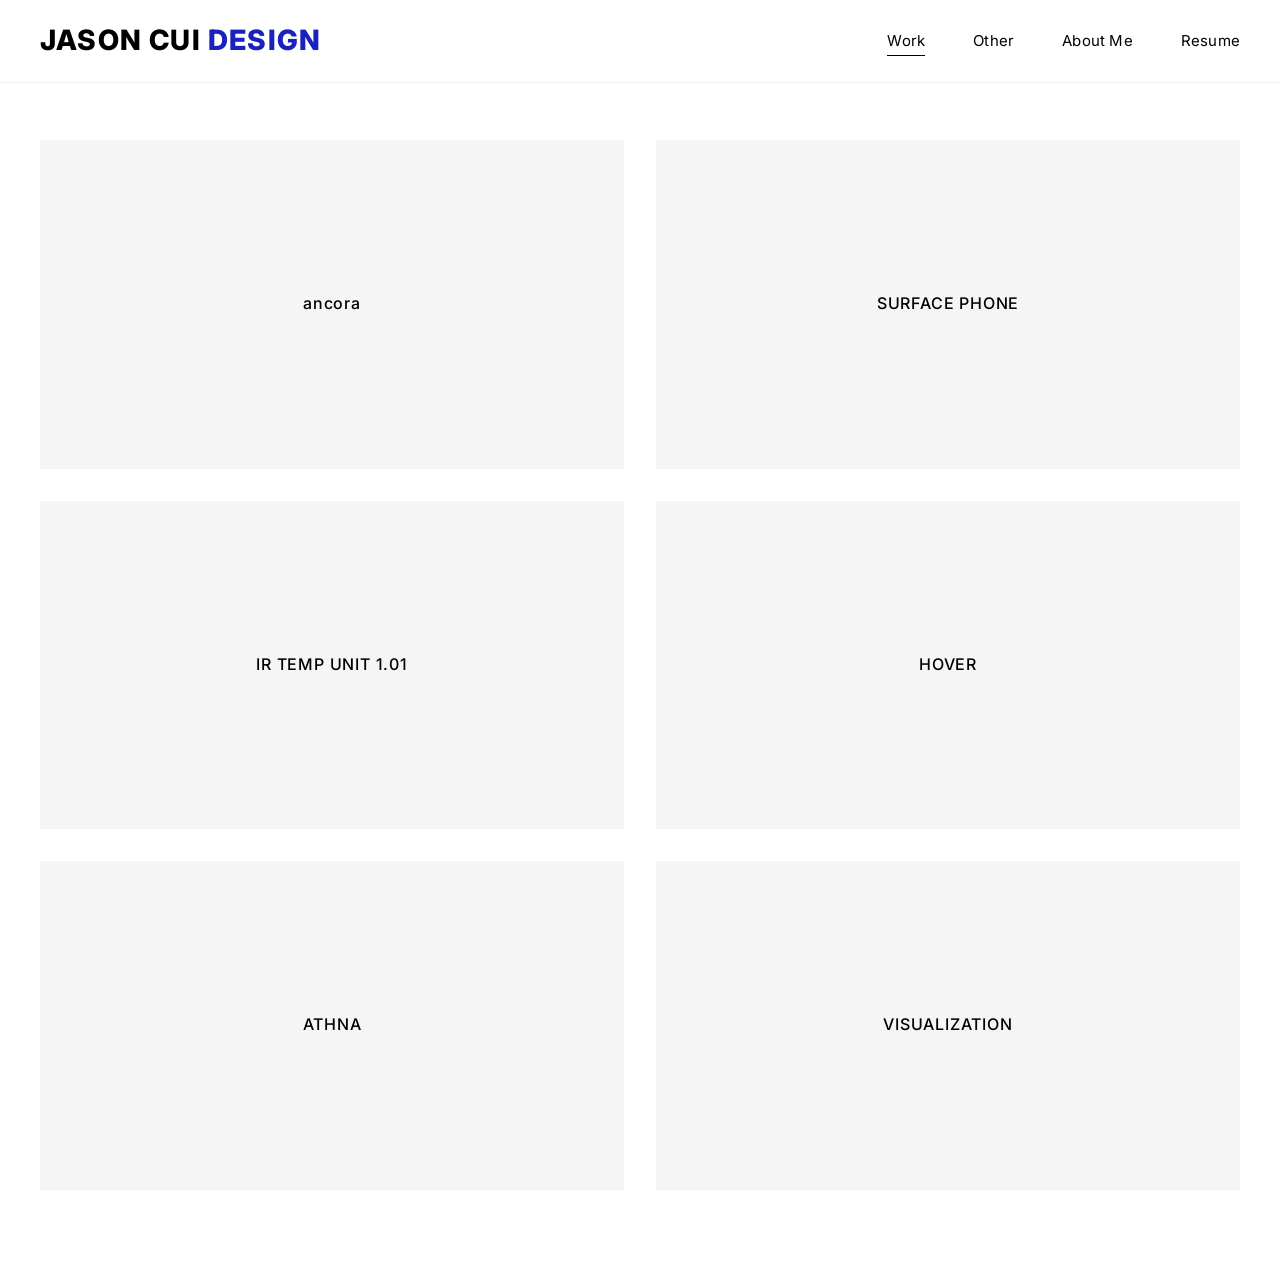
==== index.html @ 51e3bd99 "Add files via upload" ====
<!DOCTYPE html>
<html lang="zh-CN">
<head>
    <meta charset="UTF-8">
    <meta name="viewport" content="width=device-width, initial-scale=1.0">
    <title>Jason Cui   DESIGN</title>
    <link rel="stylesheet" href="styles.css">
    <link rel="preconnect" href="https://fonts.googleapis.com">
    <link rel="preconnect" href="https://fonts.gstatic.com" crossorigin>
    <link href="https://fonts.googleapis.com/css2?family=Inter:wght@300;400;500;600;700;800&display=swap" rel="stylesheet">
</head>
<body>
    <!-- 导航栏 -->
    <header class="header">
        <nav class="nav">
            <div class="nav-brand">
                <a href="index.html">JASON CUI   <span class="brand-design">DESIGN</span></a>
            </div>
            <ul class="nav-menu">
                <li><a href="index.html" class="nav-link active">Work</a></li>
                <li><a href="other.html" class="nav-link">Other</a></li>
                <li><a href="about.html" class="nav-link">About Me</a></li>
                <li><a href="resume.html" class="nav-link">Resume</a></li>
            </ul>
            <div class="hamburger">
                <span></span>
                <span></span>
                <span></span>
            </div>
        </nav>
    </header>

    <!-- 主要内容区域 -->
    <main class="main">
        <!-- 作品展示区 -->
        <section id="work" class="work-section">
            <div class="container">
                <div class="work-grid">
                    <div class="work-item">
                        <div class="work-card">
                            <h3 class="work-title">ancora</h3>
                        </div>
                    </div>
                    <div class="work-item">
                        <div class="work-card">
                            <h3 class="work-title">SURFACE PHONE</h3>
                        </div>
                    </div>
                    <div class="work-item">
                        <div class="work-card">
                            <h3 class="work-title">IR TEMP UNIT 1.01</h3>
                        </div>
                    </div>
                    <div class="work-item">
                        <div class="work-card">
                            <h3 class="work-title">HOVER</h3>
                        </div>
                    </div>
                    <div class="work-item">
                        <div class="work-card">
                            <h3 class="work-title">ATHNA</h3>
                        </div>
                    </div>
                    <div class="work-item">
                        <div class="work-card">
                            <h3 class="work-title">VISUALIZATION</h3>
                        </div>
                    </div>
                </div>
            </div>
        </section>
    </main>

    <script src="script.js"></script>
</body>
</html>
---- styles.css ----
/* 基础重置和设置 */
* {
    margin: 0;
    padding: 0;
    box-sizing: border-box;
}

html {
    scroll-behavior: smooth;
}

body {
    font-family: 'Inter', -apple-system, BlinkMacSystemFont, 'Segoe UI', Roboto, 'Helvetica Neue', Helvetica, Arial, sans-serif;
    line-height: 1.6;
    color: #000;
    background-color: #fff;
    overflow-x: hidden;
    font-weight: 300;
}

/* 容器 */
.container {
    max-width: 1400px;
    margin: 0 auto;
    padding: 0 40px;
}

/* 导航栏 */
.header {
    position: fixed;
    top: 0;
    left: 0;
    right: 0;
    background-color: rgba(255, 255, 255, 0.98);
    backdrop-filter: blur(10px);
    z-index: 1000;
    border-bottom: 1px solid #f0f0f0;
}

.nav {
    display: flex;
    justify-content: space-between;
    align-items: center;
    padding: 24px 0;
    max-width: 1400px;
    margin: 0 auto;
    padding-left: 40px;
    padding-right: 40px;
}

.nav-brand a {
    font-size: 28px;
    font-weight: 800;
    text-decoration: none;
    color: #000;
    letter-spacing: 1.2px;
    font-family: 'Inter', -apple-system, BlinkMacSystemFont, 'Segoe UI', Roboto, 'Helvetica Neue', Helvetica, Arial, sans-serif;
    text-transform: uppercase;
    text-align: center;
    line-height: 1.2;
}

.brand-design {
    color: #1921be;
    font-weight: 800;
    letter-spacing: 1.2px;
    text-shadow: 0 0 1px rgba(25, 33, 190, 0.1);
}

.nav-menu {
    display: flex;
    list-style: none;
    gap: 48px;
}

.nav-link {
    text-decoration: none;
    color: #000;
    font-weight: 400;
    font-size: 15px;
    letter-spacing: 0.2px;
    position: relative;
    transition: color 0.3s ease;
    font-family: 'Inter', -apple-system, BlinkMacSystemFont, 'Segoe UI', Roboto, 'Helvetica Neue', Helvetica, Arial, sans-serif;
}

.nav-link::after {
    content: '';
    position: absolute;
    bottom: -6px;
    left: 0;
    width: 0;
    height: 1px;
    background-color: #000;
    transition: width 0.3s ease;
}

.nav-link:hover::after,
.nav-link.active::after {
    width: 100%;
}

/* 汉堡菜单 */
.hamburger {
    display: none;
    flex-direction: column;
    cursor: pointer;
    gap: 4px;
}

.hamburger span {
    width: 18px;
    height: 1.5px;
    background-color: #000;
    transition: all 0.3s ease;
}

/* 主要内容区域 */
.main {
    margin-top: 100px;
    padding-top: 40px;
}

/* 页面标题 */
.page-title {
    font-size: 36px;
    font-weight: 700;
    margin-bottom: 60px;
    letter-spacing: -0.8px;
    color: #000;
    font-family: 'Inter', -apple-system, BlinkMacSystemFont, 'Segoe UI', Roboto, 'Helvetica Neue', Helvetica, Arial, sans-serif;
}

/* 作品展示区 */
.work-section {
    padding: 0 0 80px 0;
}

.work-grid {
    display: grid;
    grid-template-columns: repeat(2, 1fr);
    gap: 32px;
}

.work-item {
    aspect-ratio: 16/9;
}

.work-card {
    width: 100%;
    height: 100%;
    background-color: #f5f5f5;
    display: flex;
    align-items: center;
    justify-content: center;
    cursor: pointer;
    transition: all 0.3s ease;
    position: relative;
    overflow: hidden;
}

.work-card::before {
    content: '';
    position: absolute;
    top: 0;
    left: 0;
    right: 0;
    bottom: 0;
    background-color: rgba(0, 0, 0, 0.08);
    opacity: 0;
    transition: opacity 0.3s ease;
}

.work-card:hover::before {
    opacity: 1;
}

.work-card:hover {
    background-color: #f0f0f0;
    transform: translateY(-1px);
}

.work-title {
    font-size: 16px;
    font-weight: 500;
    letter-spacing: 0.8px;
    text-align: center;
    position: relative;
    z-index: 1;
    color: #000;
    font-family: 'Inter', -apple-system, BlinkMacSystemFont, 'Segoe UI', Roboto, 'Helvetica Neue', Helvetica, Arial, sans-serif;
}

/* 关于我页面 */
.about-section {
    padding: 0 0 80px 0;
}

.about-content {
    max-width: 600px;
    margin-bottom: 60px;
}

.about-text {
    font-size: 18px;
    line-height: 1.8;
    color: #333;
    margin-bottom: 24px;
    font-weight: 400;
    font-family: 'Inter', -apple-system, BlinkMacSystemFont, 'Segoe UI', Roboto, 'Helvetica Neue', Helvetica, Arial, sans-serif;
}

.contact-info {
    border-top: 1px solid #f0f0f0;
    padding-top: 40px;
}

.contact-title {
    font-size: 22px;
    font-weight: 600;
    margin-bottom: 16px;
    color: #000;
    font-family: 'Inter', -apple-system, BlinkMacSystemFont, 'Segoe UI', Roboto, 'Helvetica Neue', Helvetica, Arial, sans-serif;
}

.contact-email a {
    font-size: 16px;
    color: #000;
    text-decoration: none;
    font-weight: 400;
    transition: color 0.3s ease;
    font-family: 'Inter', -apple-system, BlinkMacSystemFont, 'Segoe UI', Roboto, 'Helvetica Neue', Helvetica, Arial, sans-serif;
}

.contact-email a:hover {
    color: #0000FF;
}

/* 其他作品页面 */
.other-section {
    padding: 0 0 80px 0;
}

.other-content {
    max-width: 600px;
    margin-bottom: 60px;
}

.other-text {
    font-size: 18px;
    line-height: 1.8;
    color: #333;
    font-weight: 400;
    font-family: 'Inter', -apple-system, BlinkMacSystemFont, 'Segoe UI', Roboto, 'Helvetica Neue', Helvetica, Arial, sans-serif;
}

.other-grid {
    display: grid;
    grid-template-columns: repeat(2, 1fr);
    gap: 32px;
}

.other-item {
    aspect-ratio: 4/3;
}

.other-card {
    width: 100%;
    height: 100%;
    background-color: #f5f5f5;
    display: flex;
    flex-direction: column;
    align-items: center;
    justify-content: center;
    padding: 24px;
    cursor: pointer;
    transition: all 0.3s ease;
    position: relative;
    overflow: hidden;
}

.other-card::before {
    content: '';
    position: absolute;
    top: 0;
    left: 0;
    right: 0;
    bottom: 0;
    background-color: rgba(0, 0, 0, 0.08);
    opacity: 0;
    transition: opacity 0.3s ease;
}

.other-card:hover::before {
    opacity: 1;
}

.other-card:hover {
    background-color: #f0f0f0;
    transform: translateY(-1px);
}

.other-title {
    font-size: 18px;
    font-weight: 500;
    letter-spacing: 0.5px;
    text-align: center;
    position: relative;
    z-index: 1;
    color: #000;
    margin-bottom: 8px;
    font-family: 'Inter', -apple-system, BlinkMacSystemFont, 'Segoe UI', Roboto, 'Helvetica Neue', Helvetica, Arial, sans-serif;
}

.other-description {
    font-size: 14px;
    color: #666;
    text-align: center;
    position: relative;
    z-index: 1;
    font-weight: 300;
    line-height: 1.5;
    font-family: 'Inter', -apple-system, BlinkMacSystemFont, 'Segoe UI', Roboto, 'Helvetica Neue', Helvetica, Arial, sans-serif;
}

/* 简历页面 */
.resume-section {
    padding: 0 0 80px 0;
}

.resume-content {
    max-width: 800px;
}

.resume-section-group {
    margin-bottom: 60px;
}

.resume-section-group:last-child {
    margin-bottom: 0;
}

.resume-section-title {
    font-size: 26px;
    font-weight: 600;
    margin-bottom: 32px;
    color: #000;
    letter-spacing: -0.4px;
    font-family: 'Inter', -apple-system, BlinkMacSystemFont, 'Segoe UI', Roboto, 'Helvetica Neue', Helvetica, Arial, sans-serif;
}

.resume-item {
    margin-bottom: 32px;
    padding-bottom: 32px;
    border-bottom: 1px solid #f0f0f0;
}

.resume-item:last-child {
    border-bottom: none;
    margin-bottom: 0;
    padding-bottom: 0;
}

.resume-job-title {
    font-size: 20px;
    font-weight: 500;
    margin-bottom: 8px;
    color: #000;
    font-family: 'Inter', -apple-system, BlinkMacSystemFont, 'Segoe UI', Roboto, 'Helvetica Neue', Helvetica, Arial, sans-serif;
}

.resume-company {
    font-size: 15px;
    color: #666;
    margin-bottom: 16px;
    font-weight: 400;
    font-family: 'Inter', -apple-system, BlinkMacSystemFont, 'Segoe UI', Roboto, 'Helvetica Neue', Helvetica, Arial, sans-serif;
}

.resume-description {
    font-size: 16px;
    line-height: 1.6;
    color: #333;
    font-weight: 400;
    font-family: 'Inter', -apple-system, BlinkMacSystemFont, 'Segoe UI', Roboto, 'Helvetica Neue', Helvetica, Arial, sans-serif;
}

.skills-grid {
    display: grid;
    grid-template-columns: repeat(3, 1fr);
    gap: 32px;
}

.skill-category {
    padding: 24px;
    background-color: #f8f8f8;
    border-radius: 4px;
}

.skill-title {
    font-size: 18px;
    font-weight: 500;
    margin-bottom: 12px;
    color: #000;
    font-family: 'Inter', -apple-system, BlinkMacSystemFont, 'Segoe UI', Roboto, 'Helvetica Neue', Helvetica, Arial, sans-serif;
}

.skill-list {
    font-size: 14px;
    line-height: 1.6;
    color: #666;
    font-weight: 400;
    font-family: 'Inter', -apple-system, BlinkMacSystemFont, 'Segoe UI', Roboto, 'Helvetica Neue', Helvetica, Arial, sans-serif;
}

/* 响应式设计 */
@media (max-width: 1200px) {
    .work-grid {
        grid-template-columns: repeat(2, 1fr);
        gap: 28px;
    }
    
    .other-grid {
        grid-template-columns: 1fr;
        gap: 28px;
    }
    
    .skills-grid {
        grid-template-columns: repeat(2, 1fr);
        gap: 24px;
    }
    
    .container {
        padding: 0 30px;
    }
    
    .nav {
        padding-left: 30px;
        padding-right: 30px;
    }
}

@media (max-width: 768px) {
    .nav-menu {
        display: none;
    }
    
    .hamburger {
        display: flex;
    }
    
    .work-grid {
        grid-template-columns: 1fr;
        gap: 24px;
    }
    
    .skills-grid {
        grid-template-columns: 1fr;
        gap: 20px;
    }
    
    .main {
        margin-top: 80px;
        padding-top: 20px;
    }
    
    .page-title {
        font-size: 28px;
        margin-bottom: 40px;
    }
    
    .about-text,
    .other-text {
        font-size: 16px;
    }
    
    .nav-brand a {
        font-size: 20px;
        letter-spacing: 0.8px;
    }
    
    .container {
        padding: 0 20px;
    }
    
    .nav {
        padding: 20px 20px;
    }
}

@media (max-width: 480px) {
    .work-grid,
    .other-grid {
        gap: 20px;
    }
    
    .nav {
        padding: 16px 16px;
    }
    
    .main {
        margin-top: 70px;
    }
    
    .work-title {
        font-size: 14px;
    }
    
    .other-title {
        font-size: 16px;
    }
    
    .container {
        padding: 0 16px;
    }
    
    .page-title {
        font-size: 24px;
        margin-bottom: 30px;
    }
    
    .nav-brand a {
        font-size: 16px;
        letter-spacing: 0.6px;
    }
}

/* 移动端菜单激活状态 */
.nav-menu.active {
    display: flex;
    flex-direction: column;
    position: absolute;
    top: 100%;
    left: 0;
    right: 0;
    background-color: rgba(255, 255, 255, 0.98);
    backdrop-filter: blur(10px);
    padding: 24px;
    border-top: 1px solid #f0f0f0;
    gap: 24px;
}

/* 汉堡菜单动画 */
.hamburger.active span:nth-child(1) {
    transform: rotate(45deg) translate(4px, 4px);
}

.hamburger.active span:nth-child(2) {
    opacity: 0;
}

.hamburger.active span:nth-child(3) {
    transform: rotate(-45deg) translate(6px, -5px);
}
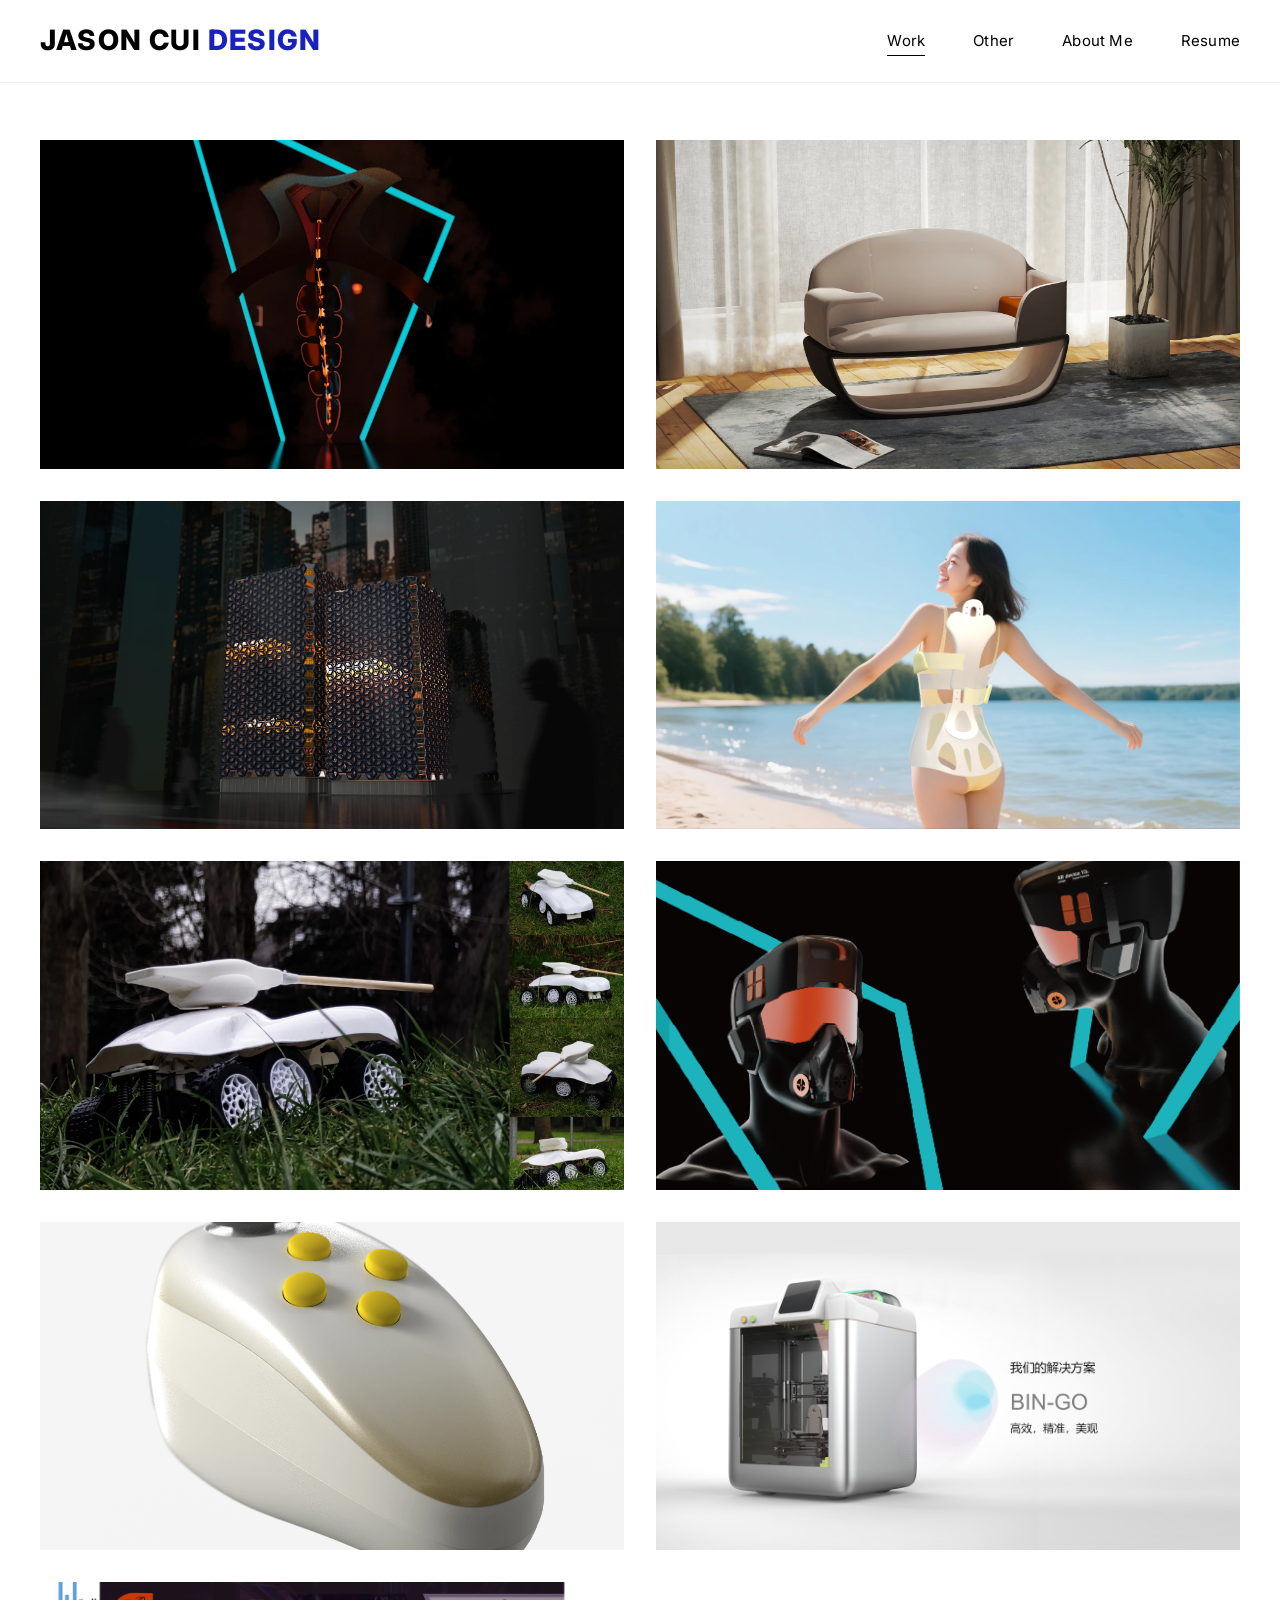
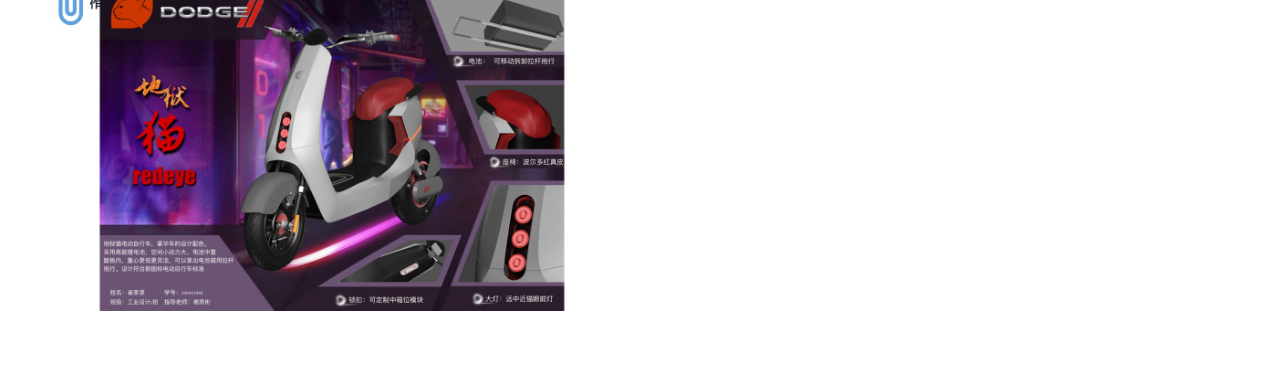
==== commit 449b4741: "Jason-Cui-design Jason-Cui-design local" ====
--- a/index.html
+++ b/index.html
@@ -38,32 +38,56 @@
                 <div class="work-grid">
                     <div class="work-item">
                         <div class="work-card">
-                            <h3 class="work-title">ancora</h3>
+                            <h3 class="work-title"><a href="Fitsynic Instruction Series Equipment.html">Fitsynic Instruction Series Equipment</a></h3>
+                            <img src="profolio/Fitsynic Instruction Series Equipment/16：9 封面 健身 [最大宽度 2400 最大高度 1800].webp" alt="Fitsynic Instruction Series Equipment">
                         </div>
                     </div>
                     <div class="work-item">
                         <div class="work-card">
-                            <h3 class="work-title">SURFACE PHONE</h3>
+                            <h3 class="work-title"><a href="Lami parenting sofa.html">Lami parenting sofa</a></h3>
+                            <img src="profolio/Lami parenting sofa/16：9 封面 椅子 [最大宽度 2400 最大高度 1800].webp" alt="Lami parenting sofa">
                         </div>
                     </div>
                     <div class="work-item">
                         <div class="work-card">
-                            <h3 class="work-title">IR TEMP UNIT 1.01</h3>
+                            <h3 class="work-title"><a href="Sunflex Building Skin.html">Sunflex Building Skin</a></h3>
+                            <img src="profolio/Sunflex Building Skin/16：9 封面  建筑 [最大宽度 2400 最大高度 1800].webp" alt="Sunflex Building Skin">
                         </div>
                     </div>
                     <div class="work-item">
                         <div class="work-card">
-                            <h3 class="work-title">HOVER</h3>
+                            <h3 class="work-title"><a href="Intelligent dynamic correction flexible brace.html">Intelligent dynamic correction flexible brace</a></h3>
+                            <img src="profolio/Intelligent dynamic correction flexible brace/封面 [最大宽度 2400 最大高度 1800].webp" alt="Intelligent dynamic correction flexible brace">
                         </div>
                     </div>
                     <div class="work-item">
                         <div class="work-card">
-                            <h3 class="work-title">ATHNA</h3>
+                            <h3 class="work-title"><a href="Off-road armored tank.html">Off-road armored tank</a></h3>
+                            <img src="profolio/Off-road armored tank/封面 [最大宽度 2400 最大高度 1800].webp" alt="Off-road armored tank">
                         </div>
                     </div>
                     <div class="work-item">
                         <div class="work-card">
-                            <h3 class="work-title">VISUALIZATION</h3>
+                            <h3 class="work-title"><a href="TechSight  VR Helmet.html">TechSight  VR Helmet</a></h3>
+                            <img src="profolio/TechSight  VR Helmet/封面.png" alt="TechSight VR Helmet">
+                        </div>
+                    </div>
+                    <div class="work-item">
+                        <div class="work-card">
+                            <h3 class="work-title"><a href="Speaker's Mouse.html">Speaker's Mouse</a></h3>
+                            <img src="profolio/Speaker's Mouse/封面 [最大宽度 2400 最大高度 1800]~1.webp" alt="Speaker's Mouse">
+                        </div>
+                    </div>
+                    <div class="work-item">
+                        <div class="work-card">
+                            <h3 class="work-title"><a href="Cat litter box     Children's 3D printer.html">Cat litter box     Children's 3D printer</a></h3>
+                            <img src="profolio/Cat litter box     Children's 3D printer/封面.JPG" alt="Cat litter box Children's 3D printer">
+                        </div>
+                    </div>
+                    <div class="work-item">
+                        <div class="work-card">
+                            <h3 class="work-title"><a href="Undergraduate assignments and courses.html">Undergraduate assignments and courses</a></h3>
+                            <img src="profolio/Undergraduate assignments and courses/封面.JPG" alt="Undergraduate assignments and courses">
                         </div>
                     </div>
                 </div>
--- a/styles.css
+++ b/styles.css
@@ -159,6 +159,7 @@
     overflow: hidden;
 }
 
+/* 作品卡片悬停：白色模糊滤镜 + 标题显隐 */
 .work-card::before {
     content: '';
     position: absolute;
@@ -166,9 +167,12 @@
     left: 0;
     right: 0;
     bottom: 0;
-    background-color: rgba(0, 0, 0, 0.08);
+    background-color: rgba(255, 255, 255, 0.5);
+    backdrop-filter: blur(6px);
     opacity: 0;
     transition: opacity 0.3s ease;
+    z-index: 1;
+    pointer-events: none;
 }
 
 .work-card:hover::before {
@@ -181,14 +185,32 @@
 }
 
 .work-title {
-    font-size: 16px;
-    font-weight: 500;
-    letter-spacing: 0.8px;
-    text-align: center;
     position: relative;
-    z-index: 1;
-    color: #000;
-    font-family: 'Inter', -apple-system, BlinkMacSystemFont, 'Segoe UI', Roboto, 'Helvetica Neue', Helvetica, Arial, sans-serif;
+    z-index: 2;
+    opacity: 0;
+    transform: translateY(6px);
+    transition: opacity 0.3s ease, transform 0.3s ease;
+}
+
+.work-card:hover .work-title {
+    opacity: 1;
+    transform: translateY(0);
+}
+
+.work-title a {
+    color: inherit;
+    text-decoration: none;
+}
+
+/* Add styles for work section images */
+.work-card img {
+    position: absolute;
+    top: 0;
+    left: 0;
+    width: 100%;
+    height: 100%;
+    object-fit: cover;
+    display: block;
 }
 
 /* 关于我页面 */
@@ -413,6 +435,30 @@
     font-family: 'Inter', -apple-system, BlinkMacSystemFont, 'Segoe UI', Roboto, 'Helvetica Neue', Helvetica, Arial, sans-serif;
 }
 
+/* Project section layout */
+.project-section {
+    max-width: 60%;
+    margin: 0 auto;
+    text-align: center;
+}
+
+.project-section h1 {
+    font-size: 32px;
+    font-weight: 700;
+    letter-spacing: -0.8px;
+    font-family: 'Inter', -apple-system, BlinkMacSystemFont, 'Segoe UI', Roboto, 'Helvetica Neue', Helvetica, Arial, sans-serif;
+    margin-bottom: 24px;
+}
+
+/* Adjust project images to fill section width */
+.project-section img {
+    width: 100%;
+    max-width: 100%;
+    height: auto;
+    display: block;
+    margin: 0 auto 24px;
+}
+
 /* 响应式设计 */
 @media (max-width: 1200px) {
     .work-grid {
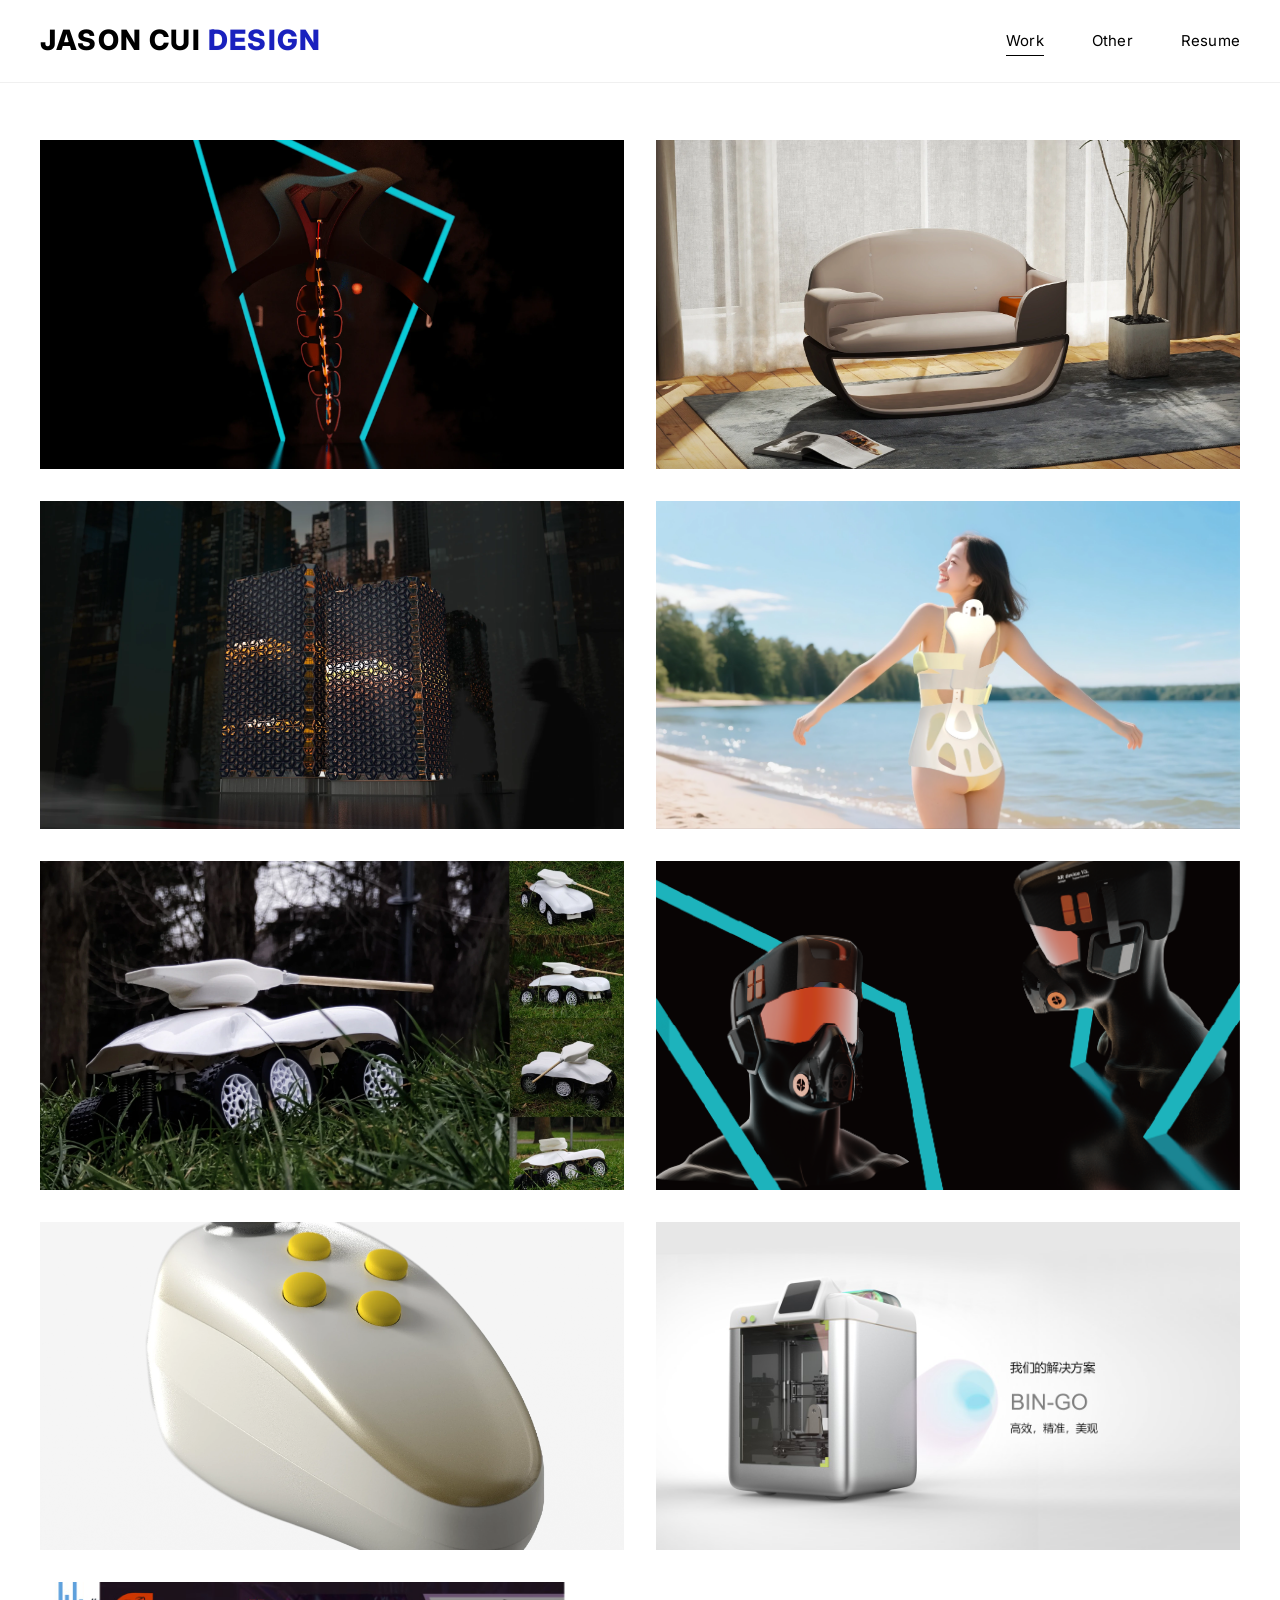
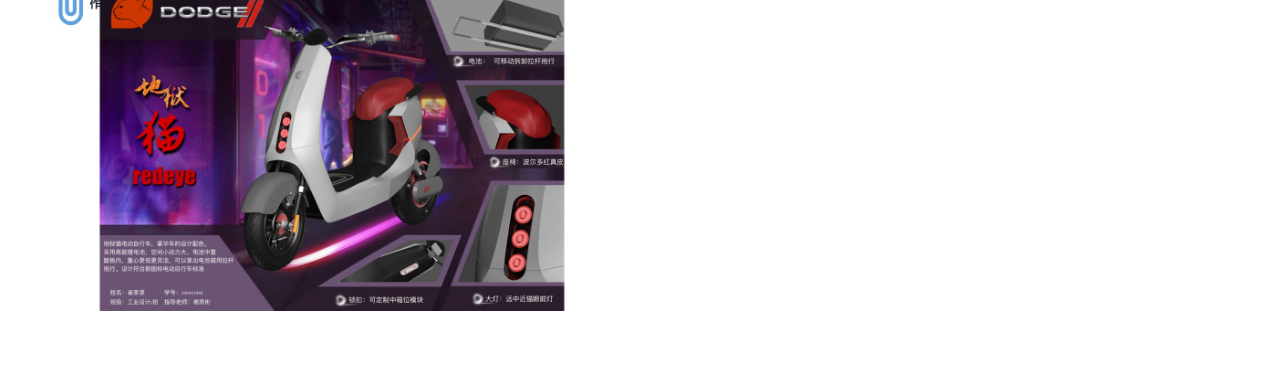
==== commit 64b150c9: "v10.9 11" ====
--- a/index.html
+++ b/index.html
@@ -19,7 +19,6 @@
             <ul class="nav-menu">
                 <li><a href="index.html" class="nav-link active">Work</a></li>
                 <li><a href="other.html" class="nav-link">Other</a></li>
-                <li><a href="about.html" class="nav-link">About Me</a></li>
                 <li><a href="resume.html" class="nav-link">Resume</a></li>
             </ul>
             <div class="hamburger">
@@ -38,49 +37,49 @@
                 <div class="work-grid">
                     <div class="work-item">
                         <div class="work-card">
-                            <h3 class="work-title"><a href="Fitsynic Instruction Series Equipment.html">Fitsynic Instruction Series Equipment</a></h3>
+                            <h3 class="work-title"><a href="Fitsynic Instruction Series Equipment.html">Fitsynic Instruction Series Equipment</a><br><span class="work-note">(25th FIT Motion Design Award: UWB positioning, prototype testing, UI design)</span></h3>
                             <img src="profolio/Fitsynic Instruction Series Equipment/16：9 封面 健身 [最大宽度 2400 最大高度 1800].webp" alt="Fitsynic Instruction Series Equipment">
                         </div>
                     </div>
                     <div class="work-item">
                         <div class="work-card">
-                            <h3 class="work-title"><a href="Lami parenting sofa.html">Lami parenting sofa</a></h3>
+                            <h3 class="work-title"><a href="Lami parenting sofa.html">Lami parenting sofa</a><br><span class="work-note">(Ergonomics, user research, sketching)</span></h3>
                             <img src="profolio/Lami parenting sofa/16：9 封面 椅子 [最大宽度 2400 最大高度 1800].webp" alt="Lami parenting sofa">
                         </div>
                     </div>
                     <div class="work-item">
                         <div class="work-card">
-                            <h3 class="work-title"><a href="Sunflex Building Skin.html">Sunflex Building Skin</a></h3>
+                            <h3 class="work-title"><a href="Sunflex Building Skin.html">Sunflex Building Skin</a><br><span class="work-note">(Prototype, engineering, aluminum extrusion)</span></h3>
                             <img src="profolio/Sunflex Building Skin/16：9 封面  建筑 [最大宽度 2400 最大高度 1800].webp" alt="Sunflex Building Skin">
                         </div>
                     </div>
                     <div class="work-item">
                         <div class="work-card">
-                            <h3 class="work-title"><a href="Intelligent dynamic correction flexible brace.html">Intelligent dynamic correction flexible brace</a></h3>
+                            <h3 class="work-title"><a href="Intelligent dynamic correction flexible brace.html">Intelligent dynamic correction flexible brace</a><br><span class="work-note">(Graduate project: prototype, pressure posture game feedback, laser thermosculpting, medical treatment)</span></h3>
                             <img src="profolio/Intelligent dynamic correction flexible brace/封面 [最大宽度 2400 最大高度 1800].webp" alt="Intelligent dynamic correction flexible brace">
                         </div>
                     </div>
                     <div class="work-item">
                         <div class="work-card">
-                            <h3 class="work-title"><a href="Off-road armored tank.html">Off-road armored tank</a></h3>
+                            <h3 class="work-title"><a href="Off-road armored tank.html">Off-road armored tank</a><br><span class="work-note">(Structural topology generation, mechanical simulation, 3D printing, CNC processing)</span></h3>
                             <img src="profolio/Off-road armored tank/封面 [最大宽度 2400 最大高度 1800].webp" alt="Off-road armored tank">
                         </div>
                     </div>
                     <div class="work-item">
                         <div class="work-card">
-                            <h3 class="work-title"><a href="TechSight  VR Helmet.html">TechSight  VR Helmet</a></h3>
+                            <h3 class="work-title"><a href="TechSight  VR Helmet.html">TechSight  VR Helmet</a><br><span class="work-note">(Modeling, generative design, structure, sketching)</span></h3>
                             <img src="profolio/TechSight  VR Helmet/封面.png" alt="TechSight VR Helmet">
                         </div>
                     </div>
                     <div class="work-item">
                         <div class="work-card">
-                            <h3 class="work-title"><a href="Speaker's Mouse.html">Speaker's Mouse</a></h3>
+                            <h3 class="work-title"><a href="Speaker's Mouse.html">Speaker's Mouse</a><br><span class="work-note">(Class A surface, structural design)</span></h3>
                             <img src="profolio/Speaker's Mouse/封面 [最大宽度 2400 最大高度 1800]~1.webp" alt="Speaker's Mouse">
                         </div>
                     </div>
                     <div class="work-item">
                         <div class="work-card">
-                            <h3 class="work-title"><a href="Cat litter box     Children's 3D printer.html">Cat litter box     Children's 3D printer</a></h3>
+                            <h3 class="work-title"><a href="Cat litter box     Children's 3D printer.html">Cat litter box     Children's 3D printer</a><br><span class="work-note">(Jointly designed by XPOTPark Science and Technology Innovation Training Camp)</span></h3>
                             <img src="profolio/Cat litter box     Children's 3D printer/封面.JPG" alt="Cat litter box Children's 3D printer">
                         </div>
                     </div>
--- a/styles.css
+++ b/styles.css
@@ -190,6 +190,17 @@
     opacity: 0;
     transform: translateY(6px);
     transition: opacity 0.3s ease, transform 0.3s ease;
+    text-align: center;
+}
+
+.work-title a {
+    font-size: 20px;
+    font-weight: 600;
+}
+
+.work-note {
+    font-size: 14px;
+    text-align: center;
 }
 
 .work-card:hover .work-title {
@@ -200,6 +211,7 @@
 .work-title a {
     color: inherit;
     text-decoration: none;
+    font-weight: 700;
 }
 
 /* Add styles for work section images */
@@ -459,6 +471,16 @@
     margin: 0 auto 24px;
 }
 
+.project-content img {
+    max-width: 100%;
+    height: auto;
+    display: block;
+    margin: 0 auto 24px;
+}
+
+.project-gallery{margin-top:24px;}
+.project-gallery .gallery-img{width:100%;border-radius:8px;object-fit:cover;}
+
 /* 响应式设计 */
 @media (max-width: 1200px) {
     .work-grid {
@@ -598,3 +620,172 @@
 .hamburger.active span:nth-child(3) {
     transform: rotate(-45deg) translate(6px, -5px);
 }
+
+.link-card {
+    border: 1px solid #ddd;
+    background-color: #f0f0f0;
+    margin: 24px 0 40px;
+}
+.link-card:hover {
+    box-shadow: 0 4px 12px rgba(0,0,0,0.08);
+}
+.link-card h2 {
+    font-size: 20px;
+    font-weight: 600;
+    margin-bottom: 8px;
+}
+.link-card p {
+    font-size: 14px;
+    color: #555;
+}
+
+.link-card a {
+    color: #000;
+    text-decoration: none;
+    transition: color 0.3s ease;
+}
+.link-card a:hover {
+    color: #666;
+}
+
+.pagination {
+    display: flex;
+    justify-content: space-between;
+    align-items: center;
+    margin-top: 40px;
+}
+.pagination a {
+    display: flex;
+    align-items: center;
+    gap: 12px;
+    text-decoration: none;
+    color: #000;
+    font-size: 14px;
+    transition: color 0.3s ease;
+}
+.pagination a:hover {
+    color: #666;
+}
+.pagination img {
+    width: 80px;
+    height: 45px;
+    object-fit: cover;
+    border-radius: 4px;
+}
+
+.video-card summary {
+    cursor: pointer;
+    padding: 12px 16px;
+    background:#f0f0f0;
+    border:1px solid #ddd;
+    border-radius:4px;
+    font-size:14px;
+}
+.video-card[open] summary {
+    background:#e6e6e6;
+}
+.video-card video {
+    border-radius:4px;
+}
+
+/* ===== Resume Redesign ===== */
+.resume-header {
+    padding: 40px 0 24px;
+    border-bottom: 1px solid #e0e0e0;
+    display: flex;
+    flex-direction: column;
+    gap: 12px;
+}
+.resume-name {
+    font-size: 36px;
+    font-weight: 800;
+    color: #000;
+    margin: 0;
+}
+.contact-info {
+    list-style: none;
+    padding: 0;
+    margin: 0;
+    display: flex;
+    flex-wrap: wrap;
+    gap: 24px;
+    font-size: 14px;
+    color: #666;
+}
+.contact-info a { color: #666; text-decoration: none; }
+.contact-info a:hover { text-decoration: underline; }
+
+/* two column layout */
+.resume-columns {
+    display: grid;
+    grid-template-columns: 280px 1fr;
+    gap: 48px;
+    padding: 40px 0 80px;
+}
+.left-column .section-title,
+.right-column .section-title {
+    font-size: 18px;
+    font-weight: 700;
+    color: #000;
+    background: #f2f2f2;
+    padding: 4px 8px;
+    margin-bottom: 16px;
+}
+.section-block { margin-bottom: 40px; }
+.edu-item, .exp-item { margin-bottom: 24px; }
+.edu-year { float: right; color: #999; font-size: 12px; }
+.exp-header { display: flex; justify-content: space-between; flex-wrap: wrap; font-weight: 600; }
+.exp-dates { color: #999; font-size: 12px; }
+.exp-desc { margin: 8px 0 0 0; font-size: 14px; color: #333; line-height: 1.5; }
+.list-unstyled { padding-left: 16px; margin: 0; color:#333; font-size:14px; }
+.list-unstyled li { margin-bottom: 8px; }
+
+/* responsiveness */
+@media(max-width: 768px) {
+    .resume-columns { grid-template-columns: 1fr; }
+    .edu-year { float:none; display:block; margin-top:4px; }
+    .exp-header { flex-direction: column; gap:4px; }
+}
+
+/* constrain resume width to 70% */
+.resume-header.container,
+.resume-body.container {
+    max-width:70%;
+    margin-left:auto;
+    margin-right:auto;
+}
+
+.resume-body{position:relative;}
+.right-column{position:relative;}
+.download-buttons{
+    position:absolute;
+    right:0;
+    bottom:0;
+    display:flex;
+    flex-direction:column;
+    gap:12px;
+    z-index:1000;
+}
+.download-btn{
+    background:#fff;
+    color:#000;
+    padding:10px 16px;
+    font-size:14px;
+    text-decoration:none;
+    border:1px solid #000;
+    border-radius:4px;
+    transition:background 0.3s, color 0.3s;
+}
+.download-btn:hover{
+    background:#e0e0e0;
+}
+
+.aspect-card{position:relative;width:100%;padding-top:56.25%;overflow:hidden;border:1px solid #ddd;border-radius:8px;}
+.aspect-card img{position:absolute;inset:0;width:100%;height:100%;object-fit:cover;}
+.other-grid{display:grid;grid-template-columns:repeat(auto-fit,minmax(300px,1fr));gap:24px;}
+.aspect-link{display:block;position:relative;}
+.overlay{position:absolute;inset:0;background:rgba(0,0,0,0.45);color:#fff;display:flex;align-items:center;justify-content:center;font-size:20px;font-weight:600;opacity:0;transition:opacity .3s;border-radius:8px;}
+.aspect-link:hover .overlay{opacity:1;}
+
+.photo-grid{display:grid;grid-template-columns:repeat(3,1fr);gap:16px;margin-top:24px;}
+.photo-grid img{width:100%;height:auto;border-radius:8px;}
